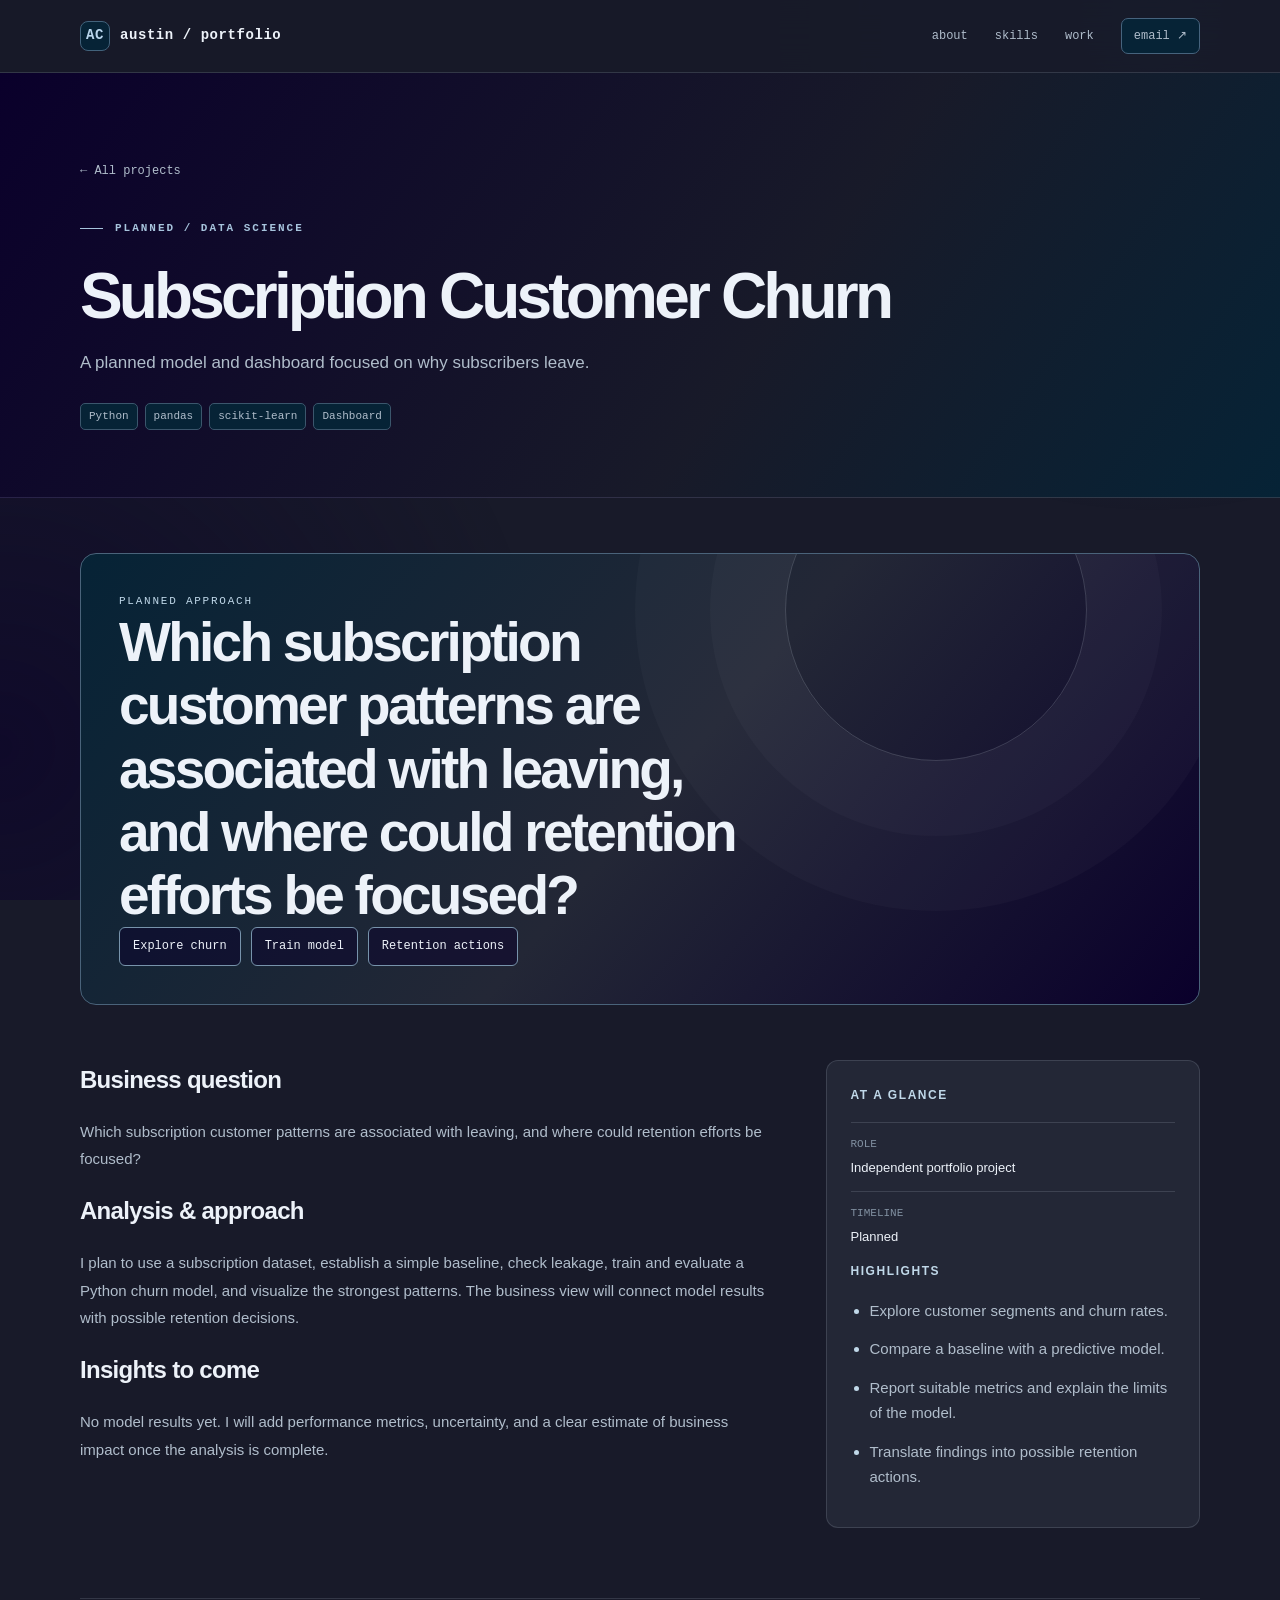
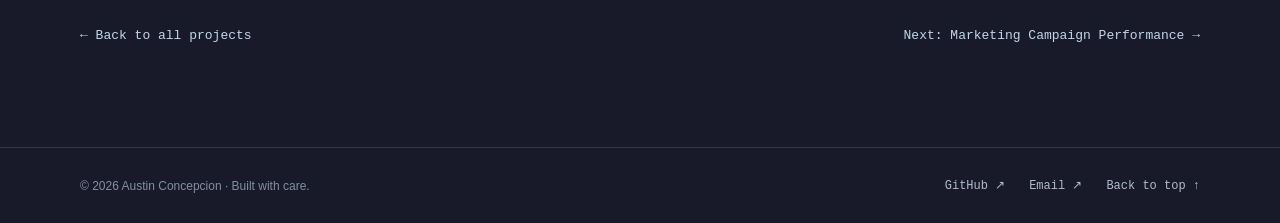
==== customer-churn.html @ 337fd635 "Add files via upload Interactive portfolio - added changes" ====
<!doctype html><html lang="en"><head><meta charset="utf-8"><meta name="viewport" content="width=device-width, initial-scale=1"><meta name="theme-color" content="#181a29"><meta name="description" content="Subscription Customer Churn — Austin Concepcion portfolio"><title>Subscription Customer Churn | Austin Concepcion</title><link rel="stylesheet" href="styles.css"><script src="script.js" defer></script></head><body><header class="topbar"><nav class="wrap nav" aria-label="Main navigation"><a class="brand mono" href="index.html"><span class="brand-icon">AC</span>austin / portfolio</a><div class="nav-links mono"><a href="index.html#about">about</a><a href="index.html#skills">skills</a><a href="index.html#projects">work</a><a class="nav-cta" href="mailto:concepcionraymondaustin@gmail.com">email ↗</a></div></nav></header><main><section class="detail-hero"><div class="wrap"><a class="back mono" href="index.html#projects">← All projects</a><p class="eyebrow mono">Planned / Data science</p><h1>Subscription Customer Churn</h1><p class="summary">A planned model and dashboard focused on why subscribers leave.</p><div class="chips"><span>Python</span><span>pandas</span><span>scikit-learn</span><span>Dashboard</span></div></div></section><div class="wrap detail-main"><div class="visual-panel reveal"><small class="mono">Planned approach</small><strong>Which subscription customer patterns are associated with leaving, and where could retention efforts be focused?</strong><div class="flow mono"><span>Explore churn</span><span>Train model</span><span>Retention actions</span></div></div><div class="detail-columns"><div class="reveal"><h2>Business question</h2><p>Which subscription customer patterns are associated with leaving, and where could retention efforts be focused?</p><h2>Analysis &amp; approach</h2><p>I plan to use a subscription dataset, establish a simple baseline, check leakage, train and evaluate a Python churn model, and visualize the strongest patterns. The business view will connect model results with possible retention decisions.</p><h2>Insights to come</h2><p>No model results yet. I will add performance metrics, uncertainty, and a clear estimate of business impact once the analysis is complete.</p></div><aside class="side-card reveal"><h2>At a glance</h2><div class="meta"><small class="mono">ROLE</small><strong>Independent portfolio project</strong></div><div class="meta"><small class="mono">TIMELINE</small><strong>Planned</strong></div><h2>Highlights</h2><ul><li>Explore customer segments and churn rates.</li><li>Compare a baseline with a predictive model.</li><li>Report suitable metrics and explain the limits of the model.</li><li>Translate findings into possible retention actions.</li></ul></aside></div><nav class="next-nav mono" aria-label="Project navigation"><a href="index.html#projects">← Back to all projects</a><a href="marketing-campaigns.html">Next: Marketing Campaign Performance →</a></nav></div></main><footer class="footer"><div class="wrap"><span>© 2026 Austin Concepcion · Built with care.</span><div class="socials mono"><a href="https://github.com/Craezyyy" target="_blank" rel="noopener noreferrer">GitHub ↗</a><a href="mailto:concepcionraymondaustin@gmail.com">Email ↗</a><a href="index.html#top">Back to top ↑</a></div></div></footer></body></html>
---- styles.css ----
:root{color-scheme:dark;--ink:#0a002b;--base:#181a29;--panel:#232736;--sea:#062336;--blue:#13334b;--text:#edf2f9;--muted:#b0bdcb;--faint:#8190a1;--line:rgba(176,189,203,.18)}
*{box-sizing:border-box}html{scroll-behavior:smooth}body{margin:0;background:var(--base);color:var(--text);font:15px/1.7 Inter,Arial,Helvetica,sans-serif}body::before{content:"";position:fixed;z-index:-1;inset:0;background:radial-gradient(circle at 90% 2%,rgba(19,51,75,.65),transparent 34%),radial-gradient(circle at 0% 83%,rgba(10,0,43,.6),transparent 37%);pointer-events:none}a{color:inherit;text-decoration:none}button{font:inherit}a:focus-visible,button:focus-visible{outline:2px solid #b9d5ec;outline-offset:4px}::selection{background:#13334b;color:white}.wrap{width:min(1120px,calc(100% - 52px));margin:auto}.mono{font-family:ui-monospace,SFMono-Regular,Consolas,monospace}.topbar{position:sticky;top:0;z-index:10;background:rgba(24,26,41,.90);backdrop-filter:blur(18px);border-bottom:1px solid var(--line)}.nav{min-height:72px;display:flex;align-items:center;justify-content:space-between;gap:24px}.brand{display:flex;align-items:center;gap:10px;font-size:14px;letter-spacing:.04em;font-weight:700}.brand-icon{height:30px;width:30px;border-radius:8px;display:grid;place-items:center;background:var(--sea);border:1px solid #42627b;color:#b9d5ec}.nav-links{display:flex;align-items:center;gap:27px;color:var(--muted);font-size:12px}.nav-links a:hover,.socials a:hover{color:#fff}.nav-cta{border:1px solid #46637d;border-radius:7px;padding:7px 12px;background:var(--sea)}
.hero{position:relative;overflow:hidden;border-bottom:1px solid var(--line)}.hero::after{content:"";position:absolute;z-index:-1;inset:0;background-image:linear-gradient(rgba(176,189,203,.04) 1px,transparent 1px),linear-gradient(90deg,rgba(176,189,203,.04) 1px,transparent 1px);background-size:78px 78px;mask-image:linear-gradient(90deg,transparent,#000)}.hero-grid{min-height:650px;display:grid;grid-template-columns:minmax(0,1.3fr) minmax(300px,.7fr);gap:75px;align-items:center;padding:104px 0}.eyebrow{color:#a7c4dd;text-transform:uppercase;font-size:11px;letter-spacing:.18em;font-weight:700;margin:0 0 24px}.eyebrow::before{content:"";display:inline-block;width:23px;height:1px;background:#a7c4dd;vertical-align:middle;margin-right:12px}h1{font-size:clamp(48px,6vw,80px);line-height:1.08;letter-spacing:-.06em;margin:0 0 23px;max-width:800px}h1 span{color:#bdd6ea}.hero-copy{max-width:600px;color:var(--muted);font-size:17px;margin:0}.hero-buttons,.detail-actions{display:flex;flex-wrap:wrap;gap:12px;margin-top:32px}.button{display:inline-flex;align-items:center;gap:10px;justify-content:center;min-height:44px;padding:10px 17px;border:1px solid #50677d;border-radius:7px;background:transparent;color:var(--text);font-size:13px;font-weight:700;transition:transform .2s,background .2s,border-color .2s}.button:hover{transform:translateY(-3px);background:var(--panel);border-color:#89aac3}.button.primary{background:var(--sea);border-color:#6b8da8}.button.primary:hover{background:var(--blue)}.focus-board{position:relative;min-height:365px;transition:transform .25s ease,box-shadow .25s ease;border:1px solid #3e526d;border-radius:18px;background:linear-gradient(140deg,#232736,#0a002b);box-shadow:0 30px 90px rgba(0,0,0,.23);padding:28px;overflow:hidden}.focus-board::before{content:"";position:absolute;width:240px;height:240px;border:1px solid rgba(176,189,203,.16);border-radius:50%;right:-90px;top:-90px;box-shadow:0 0 0 55px rgba(176,189,203,.035),0 0 0 115px rgba(176,189,203,.025)}.board-label{position:relative;color:#a7c4dd;font-size:11px;letter-spacing:.16em;text-transform:uppercase}.board-center{position:relative;margin-top:72px}.board-center p{font-size:12px;color:var(--muted);margin:0 0 12px}.board-center strong{display:block;font-size:25px;line-height:1.3;letter-spacing:-.035em;max-width:220px}.board-bottom{position:absolute;bottom:25px;left:28px;right:28px;display:flex;justify-content:space-between;border-top:1px solid var(--line);padding-top:16px;color:var(--muted);font-size:11px}.orbit-dot{width:8px;height:8px;border-radius:50%;background:#bdd6ea;box-shadow:0 0 25px 7px rgba(189,214,234,.2)}
.quick-strip{border-bottom:1px solid var(--line);background:rgba(10,0,43,.35)}.quick-grid{display:grid;grid-template-columns:repeat(3,1fr)}.quick-item{padding:25px 28px;border-right:1px solid var(--line)}.quick-item:first-child{padding-left:0}.quick-item:last-child{border-right:0}.quick-item strong{display:block;font-size:16px;line-height:1.4}.quick-item span{display:block;font-size:11px;color:var(--faint);margin-top:5px}
.section{padding-top:112px;scroll-margin-top:80px}.section-heading{display:flex;align-items:baseline;gap:17px;margin-bottom:32px}.section-heading .num{color:#9bbbd4;font-size:12px}.section-heading h2{font-size:clamp(29px,3.5vw,43px);letter-spacing:-.05em;margin:0;line-height:1.1}.section-heading .line{height:1px;background:var(--line);flex:1;margin-left:15px}.about-grid{display:grid;grid-template-columns:1fr 1fr;gap:65px}.about-grid p{font-size:16px;color:var(--muted);line-height:1.85;margin:0 0 16px}.about-grid strong{color:var(--text)}.about-quote{padding:29px;border:1px solid var(--line);background:var(--panel);border-radius:13px;align-self:center}.about-quote small{display:block;color:#a7c4dd;letter-spacing:.14em;text-transform:uppercase;margin-bottom:16px}.about-quote p{font-size:21px;line-height:1.45;letter-spacing:-.025em;color:var(--text);margin:0}.skills-grid{display:grid;grid-template-columns:repeat(3,1fr);gap:13px}.skill-card{padding:23px;border:1px solid var(--line);border-radius:12px;background:var(--panel);min-height:157px;transition:transform .25s,border-color .25s}.skill-card:hover{transform:translateY(-5px);border-color:#6b8da8}.skill-card h3{font-size:12px;color:#c0d8e9;letter-spacing:.10em;text-transform:uppercase;margin:0 0 18px}.chips{display:flex;flex-wrap:wrap;gap:7px}.chips span{font:11px/1.4 ui-monospace,Consolas,monospace;color:var(--muted);background:var(--sea);border:1px solid #3b566c;border-radius:5px;padding:5px 8px}
.section-intro{margin:-13px 0 28px;color:var(--muted)}.filters{display:flex;flex-wrap:wrap;gap:8px;margin-bottom:23px}.filter{border:1px solid var(--line);border-radius:100px;background:transparent;color:var(--muted);padding:7px 14px;font-size:12px;cursor:pointer}.filter:hover,.filter[aria-pressed="true"]{background:var(--sea);color:var(--text);border-color:#6b8da8}.project-list{display:grid;gap:15px}.project-card{position:relative;display:grid;grid-template-columns:65px 1fr auto;gap:23px;align-items:center;border:1px solid var(--line);border-radius:14px;background:var(--panel);padding:26px 30px;transition:border-color .2s,box-shadow .2s,transform .2s;will-change:transform}.project-card:hover{border-color:#7795ac;box-shadow:0 18px 50px rgba(10,0,43,.28)}.project-card .index{font-size:16px;color:#a7c4dd;align-self:start}.project-card h3{font-size:20px;line-height:1.35;letter-spacing:-.025em;margin:0 0 8px}.project-card p{margin:0 0 14px;color:var(--muted);font-size:14px;max-width:730px}.project-card .arrow{width:42px;height:42px;border:1px solid #58718b;border-radius:50%;display:grid;place-items:center;color:#c4d9e9;font-size:20px;transition:transform .2s,background .2s}.project-card:hover .arrow{transform:translate(3px,-3px);background:var(--sea)}.project-card[hidden]{display:none}.status{display:inline-block;margin-bottom:13px;color:#c0d8e9;font-size:10px;letter-spacing:.13em;text-transform:uppercase}.roadmap{margin-top:58px}.roadmap h3{font-size:19px;margin:0 0 6px}.roadmap>p{color:var(--muted);margin:0 0 20px}.roadmap .project-card{background:rgba(10,0,43,.34)}.roadmap .project-card h3{font-size:17px}.contact{margin:115px 0 105px;background:linear-gradient(110deg,#062336,#0a002b);border:1px solid #455f78;border-radius:18px;padding:48px 55px}.contact h2{font-size:clamp(30px,4vw,47px);letter-spacing:-.05em;margin:0 0 8px}.contact p{color:var(--muted);margin:0 0 24px}.footer{border-top:1px solid var(--line);color:var(--faint);padding:28px 0;font-size:12px}.footer .wrap{display:flex;justify-content:space-between;gap:20px;flex-wrap:wrap}.socials{display:flex;gap:24px;color:var(--muted)}
.detail-hero{padding:83px 0 67px;border-bottom:1px solid var(--line);background:linear-gradient(125deg,#0a002b,#181a29 60%,#062336)}.back{display:inline-block;color:var(--muted);font-size:12px;margin-bottom:38px}.back:hover{color:var(--text)}.detail-hero h1{font-size:clamp(40px,5vw,67px);max-width:850px;margin-bottom:18px}.detail-hero .summary{font-size:17px;color:var(--muted);max-width:750px;margin:0}.detail-hero .chips{margin-top:25px}.detail-main{padding:55px 0 100px}.visual-panel{min-height:340px;border:1px solid #4a637a;border-radius:16px;background:linear-gradient(130deg,#062336,#232736 52%,#0a002b);padding:38px;display:flex;flex-direction:column;justify-content:space-between;overflow:hidden;position:relative}.visual-panel::after{content:"";width:300px;height:300px;border:1px solid rgba(225,236,247,.18);border-radius:50%;position:absolute;right:10%;top:-95px;box-shadow:0 0 0 75px rgba(225,236,247,.025),0 0 0 150px rgba(225,236,247,.025)}.visual-panel small{position:relative;z-index:1;font-size:11px;letter-spacing:.16em;color:#c0d8e9;text-transform:uppercase}.visual-panel strong{position:relative;z-index:1;font-size:clamp(30px,5vw,55px);line-height:1.15;letter-spacing:-.05em;max-width:650px}.visual-panel .flow{position:relative;z-index:1;display:flex;flex-wrap:wrap;gap:10px}.flow span{padding:8px 13px;border:1px solid #7793ab;background:rgba(10,0,43,.5);border-radius:6px;font-size:12px}.detail-columns{display:grid;grid-template-columns:1.3fr .7fr;gap:50px;margin-top:55px}.detail-columns h2{font-size:24px;letter-spacing:-.03em;margin:0 0 17px}.detail-columns p{color:var(--muted);line-height:1.85;margin:0 0 18px}.detail-columns ul{margin:0;padding-left:19px;color:var(--muted)}.detail-columns li{margin-bottom:13px}.detail-columns li::marker{color:#c0d8e9}.side-card{border:1px solid var(--line);border-radius:12px;background:var(--panel);padding:24px;align-self:start}.side-card h2{color:#c0d8e9;font-size:12px;letter-spacing:.13em;text-transform:uppercase}.meta{border-top:1px solid var(--line);padding:12px 0}.meta small{display:block;color:var(--faint);font-size:11px}.meta strong{font-size:13px;font-weight:500}.next-nav{display:flex;justify-content:space-between;gap:18px;border-top:1px solid var(--line);margin-top:70px;padding-top:26px;font-size:13px;color:#c0d8e9}.next-nav a:hover{text-decoration:underline}
.js .reveal{opacity:0;transform:translateY(18px);transition:opacity .55s,transform .55s}.js .reveal.visible{opacity:1;transform:translateY(0)}
@media(max-width:850px){.hero-grid{grid-template-columns:1fr;gap:35px;min-height:0;padding:95px 0}.focus-board{min-height:285px}.board-center{margin-top:42px}.about-grid{gap:25px}.skills-grid{grid-template-columns:repeat(2,1fr)}}@media(max-width:620px){.wrap{width:calc(100% - 36px)}.nav{min-height:66px}.nav-links{gap:13px;font-size:11px}.nav-links a:nth-child(1),.nav-links a:nth-child(2){display:none}.hero-grid{padding:76px 0;gap:30px}.hero-copy{font-size:15px}.focus-board{min-height:245px}.quick-grid{grid-template-columns:1fr 1fr}.quick-item{padding:18px 8px}.quick-item:last-child{display:none}.section{padding-top:80px}.about-grid,.detail-columns{grid-template-columns:1fr}.skills-grid{gap:10px}.skill-card{padding:18px}.project-card{grid-template-columns:1fr auto;gap:11px;padding:20px}.project-card .index{display:none}.project-card h3{font-size:17px}.project-card .arrow{width:34px;height:34px}.project-card .chips{grid-column:1}.contact{margin:80px 0;padding:32px 24px}.detail-hero{padding:55px 0}.detail-main{padding-top:30px}.visual-panel{min-height:300px;padding:25px}.detail-columns{gap:25px;margin-top:38px}.next-nav{flex-direction:column}}
@media(prefers-reduced-motion:reduce){html{scroll-behavior:auto}.focus-board{transition:none}.reveal{opacity:1;transform:none;transition:none}.project-card,.button,.skill-card{transition:none;will-change:auto}}
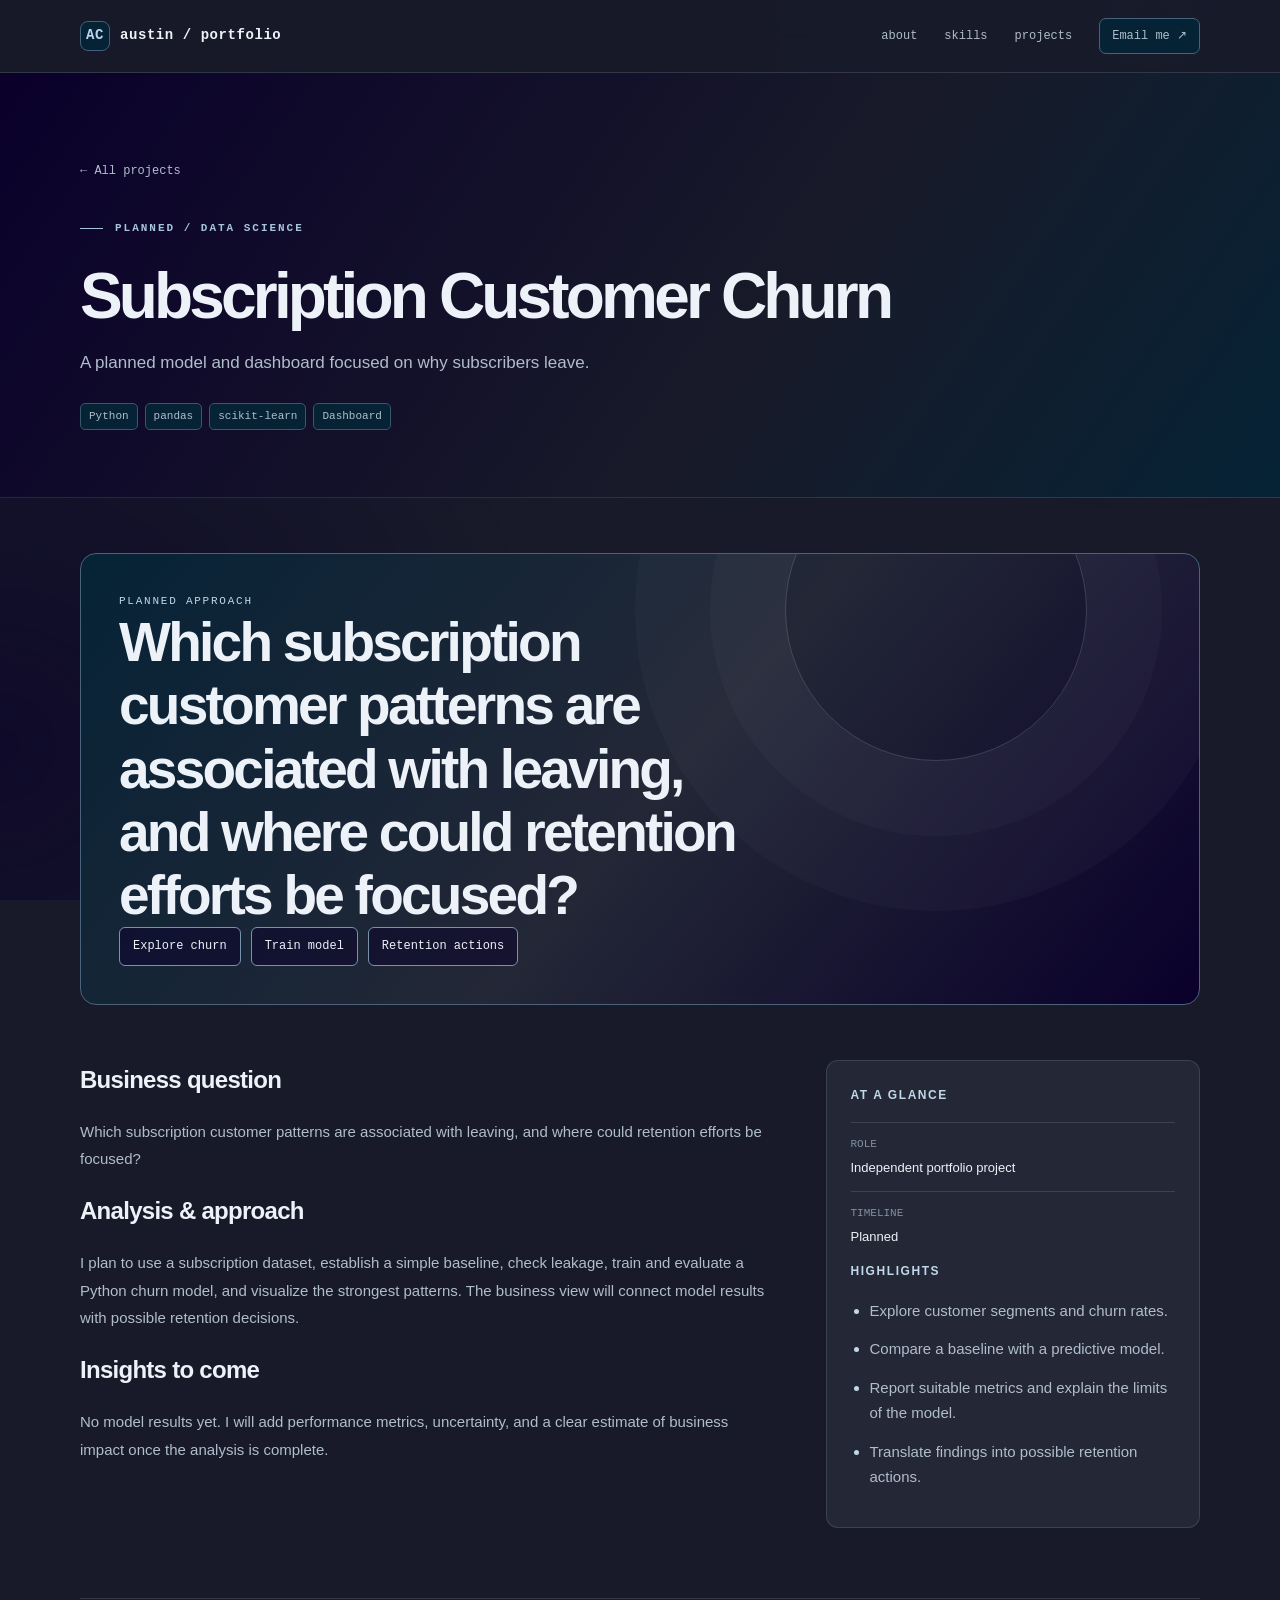
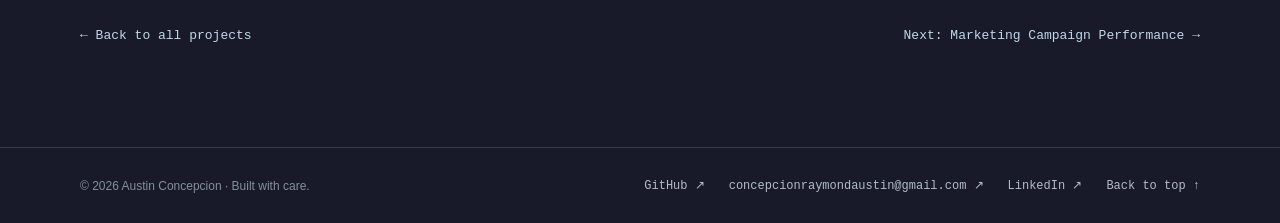
==== commit 223bad40: "Add files via upload Revised portfolio" ====
--- a/customer-churn.html
+++ b/customer-churn.html
@@ -1 +1 @@
-<!doctype html><html lang="en"><head><meta charset="utf-8"><meta name="viewport" content="width=device-width, initial-scale=1"><meta name="theme-color" content="#181a29"><meta name="description" content="Subscription Customer Churn — Austin Concepcion portfolio"><title>Subscription Customer Churn | Austin Concepcion</title><link rel="stylesheet" href="styles.css"><script src="script.js" defer></script></head><body><header class="topbar"><nav class="wrap nav" aria-label="Main navigation"><a class="brand mono" href="index.html"><span class="brand-icon">AC</span>austin / portfolio</a><div class="nav-links mono"><a href="index.html#about">about</a><a href="index.html#skills">skills</a><a href="index.html#projects">work</a><a class="nav-cta" href="mailto:concepcionraymondaustin@gmail.com">email ↗</a></div></nav></header><main><section class="detail-hero"><div class="wrap"><a class="back mono" href="index.html#projects">← All projects</a><p class="eyebrow mono">Planned / Data science</p><h1>Subscription Customer Churn</h1><p class="summary">A planned model and dashboard focused on why subscribers leave.</p><div class="chips"><span>Python</span><span>pandas</span><span>scikit-learn</span><span>Dashboard</span></div></div></section><div class="wrap detail-main"><div class="visual-panel reveal"><small class="mono">Planned approach</small><strong>Which subscription customer patterns are associated with leaving, and where could retention efforts be focused?</strong><div class="flow mono"><span>Explore churn</span><span>Train model</span><span>Retention actions</span></div></div><div class="detail-columns"><div class="reveal"><h2>Business question</h2><p>Which subscription customer patterns are associated with leaving, and where could retention efforts be focused?</p><h2>Analysis &amp; approach</h2><p>I plan to use a subscription dataset, establish a simple baseline, check leakage, train and evaluate a Python churn model, and visualize the strongest patterns. The business view will connect model results with possible retention decisions.</p><h2>Insights to come</h2><p>No model results yet. I will add performance metrics, uncertainty, and a clear estimate of business impact once the analysis is complete.</p></div><aside class="side-card reveal"><h2>At a glance</h2><div class="meta"><small class="mono">ROLE</small><strong>Independent portfolio project</strong></div><div class="meta"><small class="mono">TIMELINE</small><strong>Planned</strong></div><h2>Highlights</h2><ul><li>Explore customer segments and churn rates.</li><li>Compare a baseline with a predictive model.</li><li>Report suitable metrics and explain the limits of the model.</li><li>Translate findings into possible retention actions.</li></ul></aside></div><nav class="next-nav mono" aria-label="Project navigation"><a href="index.html#projects">← Back to all projects</a><a href="marketing-campaigns.html">Next: Marketing Campaign Performance →</a></nav></div></main><footer class="footer"><div class="wrap"><span>© 2026 Austin Concepcion · Built with care.</span><div class="socials mono"><a href="https://github.com/Craezyyy" target="_blank" rel="noopener noreferrer">GitHub ↗</a><a href="mailto:concepcionraymondaustin@gmail.com">Email ↗</a><a href="index.html#top">Back to top ↑</a></div></div></footer></body></html>+<!doctype html><html lang="en"><head><meta charset="utf-8"><meta name="viewport" content="width=device-width, initial-scale=1"><meta name="theme-color" content="#181a29"><meta name="description" content="Subscription Customer Churn — Austin Concepcion portfolio"><title>Subscription Customer Churn | Austin Concepcion</title><link rel="stylesheet" href="styles.css"><script src="script.js" defer></script></head><body><header class="topbar"><nav class="wrap nav" aria-label="Main navigation"><a class="brand mono" href="index.html"><span class="brand-icon">AC</span>austin / portfolio</a><div class="nav-links mono"><a href="index.html#about">about</a><a href="index.html#skills">skills</a><a href="index.html#projects">projects</a><a class="nav-cta" href="mailto:concepcionraymondaustin@gmail.com">Email me ↗</a></div></nav></header><main><section class="detail-hero"><div class="wrap"><a class="back mono" href="index.html#projects">← All projects</a><p class="eyebrow mono">Planned / Data science</p><h1>Subscription Customer Churn</h1><p class="summary">A planned model and dashboard focused on why subscribers leave.</p><div class="chips"><span>Python</span><span>pandas</span><span>scikit-learn</span><span>Dashboard</span></div></div></section><div class="wrap detail-main"><div class="visual-panel reveal"><small class="mono">Planned approach</small><strong>Which subscription customer patterns are associated with leaving, and where could retention efforts be focused?</strong><div class="flow mono"><span>Explore churn</span><span>Train model</span><span>Retention actions</span></div></div><div class="detail-columns"><div class="reveal"><h2>Business question</h2><p>Which subscription customer patterns are associated with leaving, and where could retention efforts be focused?</p><h2>Analysis &amp; approach</h2><p>I plan to use a subscription dataset, establish a simple baseline, check leakage, train and evaluate a Python churn model, and visualize the strongest patterns. The business view will connect model results with possible retention decisions.</p><h2>Insights to come</h2><p>No model results yet. I will add performance metrics, uncertainty, and a clear estimate of business impact once the analysis is complete.</p></div><aside class="side-card reveal"><h2>At a glance</h2><div class="meta"><small class="mono">ROLE</small><strong>Independent portfolio project</strong></div><div class="meta"><small class="mono">TIMELINE</small><strong>Planned</strong></div><h2>Highlights</h2><ul><li>Explore customer segments and churn rates.</li><li>Compare a baseline with a predictive model.</li><li>Report suitable metrics and explain the limits of the model.</li><li>Translate findings into possible retention actions.</li></ul></aside></div><nav class="next-nav mono" aria-label="Project navigation"><a href="index.html#projects">← Back to all projects</a><a href="marketing-campaigns.html">Next: Marketing Campaign Performance →</a></nav></div></main><footer class="footer"><div class="wrap"><span>© 2026 Austin Concepcion · Built with care.</span><div class="socials mono"><a href="https://github.com/Craezyyy" target="_blank" rel="noopener noreferrer">GitHub ↗</a><a href="mailto:concepcionraymondaustin@gmail.com">concepcionraymondaustin@gmail.com ↗</a><a href="https://www.linkedin.com/in/raymond-austin-concepcion-46b684326/" target="_blank" rel="noopener noreferrer">LinkedIn ↗</a><a href="index.html#top">Back to top ↑</a></div></div></footer></body></html>
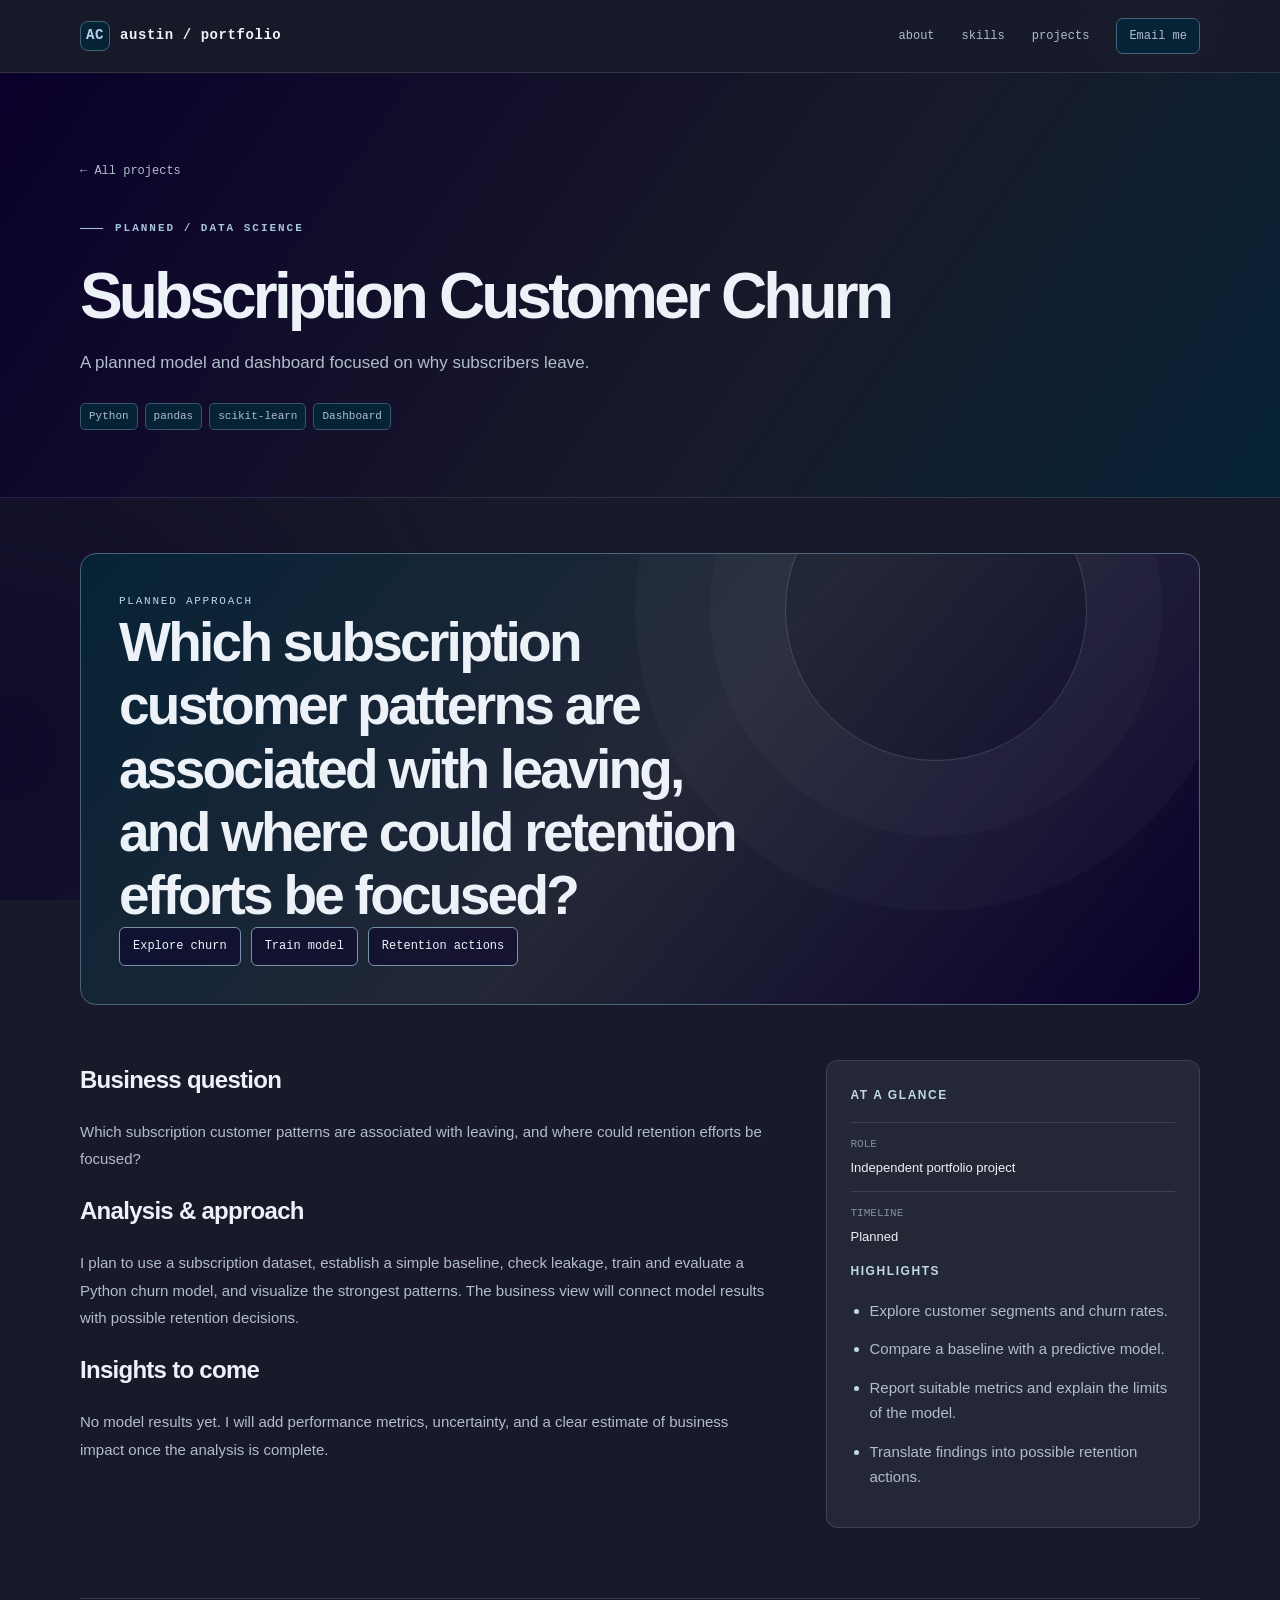
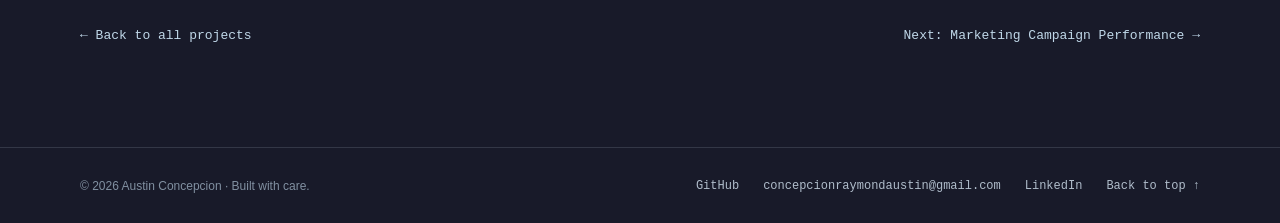
==== commit adffd6bd: "Refined" ====
--- a/customer-churn.html
+++ b/customer-churn.html
@@ -1 +1,82 @@
-<!doctype html><html lang="en"><head><meta charset="utf-8"><meta name="viewport" content="width=device-width, initial-scale=1"><meta name="theme-color" content="#181a29"><meta name="description" content="Subscription Customer Churn — Austin Concepcion portfolio"><title>Subscription Customer Churn | Austin Concepcion</title><link rel="stylesheet" href="styles.css"><script src="script.js" defer></script></head><body><header class="topbar"><nav class="wrap nav" aria-label="Main navigation"><a class="brand mono" href="index.html"><span class="brand-icon">AC</span>austin / portfolio</a><div class="nav-links mono"><a href="index.html#about">about</a><a href="index.html#skills">skills</a><a href="index.html#projects">projects</a><a class="nav-cta" href="mailto:concepcionraymondaustin@gmail.com">Email me ↗</a></div></nav></header><main><section class="detail-hero"><div class="wrap"><a class="back mono" href="index.html#projects">← All projects</a><p class="eyebrow mono">Planned / Data science</p><h1>Subscription Customer Churn</h1><p class="summary">A planned model and dashboard focused on why subscribers leave.</p><div class="chips"><span>Python</span><span>pandas</span><span>scikit-learn</span><span>Dashboard</span></div></div></section><div class="wrap detail-main"><div class="visual-panel reveal"><small class="mono">Planned approach</small><strong>Which subscription customer patterns are associated with leaving, and where could retention efforts be focused?</strong><div class="flow mono"><span>Explore churn</span><span>Train model</span><span>Retention actions</span></div></div><div class="detail-columns"><div class="reveal"><h2>Business question</h2><p>Which subscription customer patterns are associated with leaving, and where could retention efforts be focused?</p><h2>Analysis &amp; approach</h2><p>I plan to use a subscription dataset, establish a simple baseline, check leakage, train and evaluate a Python churn model, and visualize the strongest patterns. The business view will connect model results with possible retention decisions.</p><h2>Insights to come</h2><p>No model results yet. I will add performance metrics, uncertainty, and a clear estimate of business impact once the analysis is complete.</p></div><aside class="side-card reveal"><h2>At a glance</h2><div class="meta"><small class="mono">ROLE</small><strong>Independent portfolio project</strong></div><div class="meta"><small class="mono">TIMELINE</small><strong>Planned</strong></div><h2>Highlights</h2><ul><li>Explore customer segments and churn rates.</li><li>Compare a baseline with a predictive model.</li><li>Report suitable metrics and explain the limits of the model.</li><li>Translate findings into possible retention actions.</li></ul></aside></div><nav class="next-nav mono" aria-label="Project navigation"><a href="index.html#projects">← Back to all projects</a><a href="marketing-campaigns.html">Next: Marketing Campaign Performance →</a></nav></div></main><footer class="footer"><div class="wrap"><span>© 2026 Austin Concepcion · Built with care.</span><div class="socials mono"><a href="https://github.com/Craezyyy" target="_blank" rel="noopener noreferrer">GitHub ↗</a><a href="mailto:concepcionraymondaustin@gmail.com">concepcionraymondaustin@gmail.com ↗</a><a href="https://www.linkedin.com/in/raymond-austin-concepcion-46b684326/" target="_blank" rel="noopener noreferrer">LinkedIn ↗</a><a href="index.html#top">Back to top ↑</a></div></div></footer></body></html>+<!doctype html>
+<html lang="en">
+
+<head>
+    <meta charset="utf-8">
+    <meta name="viewport" content="width=device-width, initial-scale=1">
+    <meta name="theme-color" content="#181a29">
+    <meta name="description" content="Subscription Customer Churn — Austin Concepcion portfolio">
+    <title>Subscription Customer Churn | Austin Concepcion</title>
+    <link rel="stylesheet" href="styles.css">
+    <script src="script.js" defer></script>
+</head>
+
+<body>
+    <header class="topbar">
+        <nav class="wrap nav" aria-label="Main navigation"><a class="brand mono" href="index.html"><span
+                    class="brand-icon">AC</span>austin / portfolio</a>
+            <div class="nav-links mono"><a href="index.html#about">about</a><a href="index.html#skills">skills</a><a
+                    href="index.html#projects">projects</a><a class="nav-cta"
+                    href="mailto:concepcionraymondaustin@gmail.com">Email me </a></div>
+        </nav>
+    </header>
+    <main>
+        <section class="detail-hero">
+            <div class="wrap"><a class="back mono" href="index.html#projects">← All projects</a>
+                <p class="eyebrow mono">Planned / Data science</p>
+                <h1>Subscription Customer Churn</h1>
+                <p class="summary">A planned model and dashboard focused on why subscribers leave.</p>
+                <div class="chips"><span>Python</span><span>pandas</span><span>scikit-learn</span><span>Dashboard</span>
+                </div>
+            </div>
+        </section>
+        <div class="wrap detail-main">
+            <div class="visual-panel reveal"><small class="mono">Planned approach</small><strong>Which subscription
+                    customer patterns are associated with leaving, and where could retention efforts be
+                    focused?</strong>
+                <div class="flow mono"><span>Explore churn</span><span>Train model</span><span>Retention actions</span>
+                </div>
+            </div>
+            <div class="detail-columns">
+                <div class="reveal">
+                    <h2>Business question</h2>
+                    <p>Which subscription customer patterns are associated with leaving, and where could retention
+                        efforts be focused?</p>
+                    <h2>Analysis &amp; approach</h2>
+                    <p>I plan to use a subscription dataset, establish a simple baseline, check leakage, train and
+                        evaluate a Python churn model, and visualize the strongest patterns. The business view will
+                        connect model results with possible retention decisions.</p>
+                    <h2>Insights to come</h2>
+                    <p>No model results yet. I will add performance metrics, uncertainty, and a clear estimate of
+                        business impact once the analysis is complete.</p>
+                </div>
+                <aside class="side-card reveal">
+                    <h2>At a glance</h2>
+                    <div class="meta"><small class="mono">ROLE</small><strong>Independent portfolio project</strong>
+                    </div>
+                    <div class="meta"><small class="mono">TIMELINE</small><strong>Planned</strong></div>
+                    <h2>Highlights</h2>
+                    <ul>
+                        <li>Explore customer segments and churn rates.</li>
+                        <li>Compare a baseline with a predictive model.</li>
+                        <li>Report suitable metrics and explain the limits of the model.</li>
+                        <li>Translate findings into possible retention actions.</li>
+                    </ul>
+                </aside>
+            </div>
+            <nav class="next-nav mono" aria-label="Project navigation"><a href="index.html#projects">← Back to all
+                    projects</a><a href="marketing-campaigns.html">Next: Marketing Campaign Performance →</a></nav>
+        </div>
+    </main>
+    <footer class="footer">
+        <div class="wrap"><span>© 2026 Austin Concepcion · Built with care.</span>
+            <div class="socials mono"><a href="https://github.com/Craezyyy" target="_blank"
+                    rel="noopener noreferrer">GitHub </a><a
+                    href="mailto:concepcionraymondaustin@gmail.com">concepcionraymondaustin@gmail.com </a><a
+                    href="https://www.linkedin.com/in/raymond-austin-concepcion-46b684326/" target="_blank"
+                    rel="noopener noreferrer">LinkedIn </a><a href="index.html#top">Back to top ↑</a></div>
+        </div>
+    </footer>
+</body>
+
+</html>
--- a/styles.css
+++ b/styles.css
@@ -1,10 +1,958 @@
-:root{color-scheme:dark;--ink:#0a002b;--base:#181a29;--panel:#232736;--sea:#062336;--blue:#13334b;--text:#edf2f9;--muted:#b0bdcb;--faint:#8190a1;--line:rgba(176,189,203,.18)}
-*{box-sizing:border-box}html{scroll-behavior:smooth}body{margin:0;background:var(--base);color:var(--text);font:15px/1.7 Inter,Arial,Helvetica,sans-serif}body::before{content:"";position:fixed;z-index:-1;inset:0;background:radial-gradient(circle at 90% 2%,rgba(19,51,75,.65),transparent 34%),radial-gradient(circle at 0% 83%,rgba(10,0,43,.6),transparent 37%);pointer-events:none}a{color:inherit;text-decoration:none}button{font:inherit}a:focus-visible,button:focus-visible{outline:2px solid #b9d5ec;outline-offset:4px}::selection{background:#13334b;color:white}.wrap{width:min(1120px,calc(100% - 52px));margin:auto}.mono{font-family:ui-monospace,SFMono-Regular,Consolas,monospace}.topbar{position:sticky;top:0;z-index:10;background:rgba(24,26,41,.90);backdrop-filter:blur(18px);border-bottom:1px solid var(--line)}.nav{min-height:72px;display:flex;align-items:center;justify-content:space-between;gap:24px}.brand{display:flex;align-items:center;gap:10px;font-size:14px;letter-spacing:.04em;font-weight:700}.brand-icon{height:30px;width:30px;border-radius:8px;display:grid;place-items:center;background:var(--sea);border:1px solid #42627b;color:#b9d5ec}.nav-links{display:flex;align-items:center;gap:27px;color:var(--muted);font-size:12px}.nav-links a:hover,.socials a:hover{color:#fff}.nav-cta{border:1px solid #46637d;border-radius:7px;padding:7px 12px;background:var(--sea)}
-.hero{position:relative;overflow:hidden;border-bottom:1px solid var(--line)}.hero::after{content:"";position:absolute;z-index:-1;inset:0;background-image:linear-gradient(rgba(176,189,203,.04) 1px,transparent 1px),linear-gradient(90deg,rgba(176,189,203,.04) 1px,transparent 1px);background-size:78px 78px;mask-image:linear-gradient(90deg,transparent,#000)}.hero-grid{min-height:650px;display:grid;grid-template-columns:minmax(0,1.3fr) minmax(300px,.7fr);gap:75px;align-items:center;padding:104px 0}.eyebrow{color:#a7c4dd;text-transform:uppercase;font-size:11px;letter-spacing:.18em;font-weight:700;margin:0 0 24px}.eyebrow::before{content:"";display:inline-block;width:23px;height:1px;background:#a7c4dd;vertical-align:middle;margin-right:12px}h1{font-size:clamp(48px,6vw,80px);line-height:1.08;letter-spacing:-.06em;margin:0 0 23px;max-width:800px}h1 span{color:#bdd6ea}.hero-copy{max-width:600px;color:var(--muted);font-size:17px;margin:0}.hero-buttons,.detail-actions{display:flex;flex-wrap:wrap;gap:12px;margin-top:32px}.button{display:inline-flex;align-items:center;gap:10px;justify-content:center;min-height:44px;padding:10px 17px;border:1px solid #50677d;border-radius:7px;background:transparent;color:var(--text);font-size:13px;font-weight:700;transition:transform .2s,background .2s,border-color .2s}.button:hover{transform:translateY(-3px);background:var(--panel);border-color:#89aac3}.button.primary{background:var(--sea);border-color:#6b8da8}.button.primary:hover{background:var(--blue)}.focus-board{position:relative;min-height:365px;transition:transform .25s ease,box-shadow .25s ease;border:1px solid #3e526d;border-radius:18px;background:linear-gradient(140deg,#232736,#0a002b);box-shadow:0 30px 90px rgba(0,0,0,.23);padding:28px;overflow:hidden}.focus-board::before{content:"";position:absolute;width:240px;height:240px;border:1px solid rgba(176,189,203,.16);border-radius:50%;right:-90px;top:-90px;box-shadow:0 0 0 55px rgba(176,189,203,.035),0 0 0 115px rgba(176,189,203,.025)}.board-label{position:relative;color:#a7c4dd;font-size:11px;letter-spacing:.16em;text-transform:uppercase}.board-center{position:relative;margin-top:72px}.board-center p{font-size:12px;color:var(--muted);margin:0 0 12px}.board-center strong{display:block;font-size:25px;line-height:1.3;letter-spacing:-.035em;max-width:220px}.board-bottom{position:absolute;bottom:25px;left:28px;right:28px;display:flex;justify-content:space-between;border-top:1px solid var(--line);padding-top:16px;color:var(--muted);font-size:11px}.orbit-dot{width:8px;height:8px;border-radius:50%;background:#bdd6ea;box-shadow:0 0 25px 7px rgba(189,214,234,.2)}
-.quick-strip{border-bottom:1px solid var(--line);background:rgba(10,0,43,.35)}.quick-grid{display:grid;grid-template-columns:repeat(3,1fr)}.quick-item{padding:25px 28px;border-right:1px solid var(--line)}.quick-item:first-child{padding-left:0}.quick-item:last-child{border-right:0}.quick-item strong{display:block;font-size:16px;line-height:1.4}.quick-item span{display:block;font-size:11px;color:var(--faint);margin-top:5px}
-.section{padding-top:112px;scroll-margin-top:80px}.section-heading{display:flex;align-items:baseline;gap:17px;margin-bottom:32px}.section-heading .num{color:#9bbbd4;font-size:12px}.section-heading h2{font-size:clamp(29px,3.5vw,43px);letter-spacing:-.05em;margin:0;line-height:1.1}.section-heading .line{height:1px;background:var(--line);flex:1;margin-left:15px}.about-grid{display:grid;grid-template-columns:1fr 1fr;gap:65px}.about-grid p{font-size:16px;color:var(--muted);line-height:1.85;margin:0 0 16px}.about-grid strong{color:var(--text)}.about-quote{padding:29px;border:1px solid var(--line);background:var(--panel);border-radius:13px;align-self:center}.about-quote small{display:block;color:#a7c4dd;letter-spacing:.14em;text-transform:uppercase;margin-bottom:16px}.about-quote p{font-size:21px;line-height:1.45;letter-spacing:-.025em;color:var(--text);margin:0}.skills-grid{display:grid;grid-template-columns:repeat(3,1fr);gap:13px}.skill-card{padding:23px;border:1px solid var(--line);border-radius:12px;background:var(--panel);min-height:157px;transition:transform .25s,border-color .25s}.skill-card:hover{transform:translateY(-5px);border-color:#6b8da8}.skill-card h3{font-size:12px;color:#c0d8e9;letter-spacing:.10em;text-transform:uppercase;margin:0 0 18px}.chips{display:flex;flex-wrap:wrap;gap:7px}.chips span{font:11px/1.4 ui-monospace,Consolas,monospace;color:var(--muted);background:var(--sea);border:1px solid #3b566c;border-radius:5px;padding:5px 8px}
-.section-intro{margin:-13px 0 28px;color:var(--muted)}.filters{display:flex;flex-wrap:wrap;gap:8px;margin-bottom:23px}.filter{border:1px solid var(--line);border-radius:100px;background:transparent;color:var(--muted);padding:7px 14px;font-size:12px;cursor:pointer}.filter:hover,.filter[aria-pressed="true"]{background:var(--sea);color:var(--text);border-color:#6b8da8}.project-list{display:grid;gap:15px}.project-card{position:relative;display:grid;grid-template-columns:65px 1fr auto;gap:23px;align-items:center;border:1px solid var(--line);border-radius:14px;background:var(--panel);padding:26px 30px;transition:border-color .2s,box-shadow .2s,transform .2s;will-change:transform}.project-card:hover{border-color:#7795ac;box-shadow:0 18px 50px rgba(10,0,43,.28)}.project-card .index{font-size:16px;color:#a7c4dd;align-self:start}.project-card h3{font-size:20px;line-height:1.35;letter-spacing:-.025em;margin:0 0 8px}.project-card p{margin:0 0 14px;color:var(--muted);font-size:14px;max-width:730px}.project-card .arrow{width:42px;height:42px;border:1px solid #58718b;border-radius:50%;display:grid;place-items:center;color:#c4d9e9;font-size:20px;transition:transform .2s,background .2s}.project-card:hover .arrow{transform:translate(3px,-3px);background:var(--sea)}.project-card[hidden]{display:none}.status{display:inline-block;margin-bottom:13px;color:#c0d8e9;font-size:10px;letter-spacing:.13em;text-transform:uppercase}.roadmap{margin-top:58px}.roadmap h3{font-size:19px;margin:0 0 6px}.roadmap>p{color:var(--muted);margin:0 0 20px}.roadmap .project-card{background:rgba(10,0,43,.34)}.roadmap .project-card h3{font-size:17px}.contact{margin:115px 0 105px;background:linear-gradient(110deg,#062336,#0a002b);border:1px solid #455f78;border-radius:18px;padding:48px 55px}.contact h2{font-size:clamp(30px,4vw,47px);letter-spacing:-.05em;margin:0 0 8px}.contact p{color:var(--muted);margin:0 0 24px}.footer{border-top:1px solid var(--line);color:var(--faint);padding:28px 0;font-size:12px}.footer .wrap{display:flex;justify-content:space-between;gap:20px;flex-wrap:wrap}.socials{display:flex;gap:24px;color:var(--muted)}
-.detail-hero{padding:83px 0 67px;border-bottom:1px solid var(--line);background:linear-gradient(125deg,#0a002b,#181a29 60%,#062336)}.back{display:inline-block;color:var(--muted);font-size:12px;margin-bottom:38px}.back:hover{color:var(--text)}.detail-hero h1{font-size:clamp(40px,5vw,67px);max-width:850px;margin-bottom:18px}.detail-hero .summary{font-size:17px;color:var(--muted);max-width:750px;margin:0}.detail-hero .chips{margin-top:25px}.detail-main{padding:55px 0 100px}.visual-panel{min-height:340px;border:1px solid #4a637a;border-radius:16px;background:linear-gradient(130deg,#062336,#232736 52%,#0a002b);padding:38px;display:flex;flex-direction:column;justify-content:space-between;overflow:hidden;position:relative}.visual-panel::after{content:"";width:300px;height:300px;border:1px solid rgba(225,236,247,.18);border-radius:50%;position:absolute;right:10%;top:-95px;box-shadow:0 0 0 75px rgba(225,236,247,.025),0 0 0 150px rgba(225,236,247,.025)}.visual-panel small{position:relative;z-index:1;font-size:11px;letter-spacing:.16em;color:#c0d8e9;text-transform:uppercase}.visual-panel strong{position:relative;z-index:1;font-size:clamp(30px,5vw,55px);line-height:1.15;letter-spacing:-.05em;max-width:650px}.visual-panel .flow{position:relative;z-index:1;display:flex;flex-wrap:wrap;gap:10px}.flow span{padding:8px 13px;border:1px solid #7793ab;background:rgba(10,0,43,.5);border-radius:6px;font-size:12px}.detail-columns{display:grid;grid-template-columns:1.3fr .7fr;gap:50px;margin-top:55px}.detail-columns h2{font-size:24px;letter-spacing:-.03em;margin:0 0 17px}.detail-columns p{color:var(--muted);line-height:1.85;margin:0 0 18px}.detail-columns ul{margin:0;padding-left:19px;color:var(--muted)}.detail-columns li{margin-bottom:13px}.detail-columns li::marker{color:#c0d8e9}.side-card{border:1px solid var(--line);border-radius:12px;background:var(--panel);padding:24px;align-self:start}.side-card h2{color:#c0d8e9;font-size:12px;letter-spacing:.13em;text-transform:uppercase}.meta{border-top:1px solid var(--line);padding:12px 0}.meta small{display:block;color:var(--faint);font-size:11px}.meta strong{font-size:13px;font-weight:500}.next-nav{display:flex;justify-content:space-between;gap:18px;border-top:1px solid var(--line);margin-top:70px;padding-top:26px;font-size:13px;color:#c0d8e9}.next-nav a:hover{text-decoration:underline}
-.js .reveal{opacity:0;transform:translateY(18px);transition:opacity .55s,transform .55s}.js .reveal.visible{opacity:1;transform:translateY(0)}
-@media(max-width:850px){.hero-grid{grid-template-columns:1fr;gap:35px;min-height:0;padding:95px 0}.focus-board{min-height:285px}.board-center{margin-top:42px}.about-grid{gap:25px}.skills-grid{grid-template-columns:repeat(2,1fr)}}@media(max-width:620px){.wrap{width:calc(100% - 36px)}.nav{min-height:66px}.nav-links{gap:13px;font-size:11px}.nav-links a:nth-child(1),.nav-links a:nth-child(2){display:none}.hero-grid{padding:76px 0;gap:30px}.hero-copy{font-size:15px}.focus-board{min-height:245px}.quick-grid{grid-template-columns:1fr 1fr}.quick-item{padding:18px 8px}.quick-item:last-child{display:none}.section{padding-top:80px}.about-grid,.detail-columns{grid-template-columns:1fr}.skills-grid{gap:10px}.skill-card{padding:18px}.project-card{grid-template-columns:1fr auto;gap:11px;padding:20px}.project-card .index{display:none}.project-card h3{font-size:17px}.project-card .arrow{width:34px;height:34px}.project-card .chips{grid-column:1}.contact{margin:80px 0;padding:32px 24px}.detail-hero{padding:55px 0}.detail-main{padding-top:30px}.visual-panel{min-height:300px;padding:25px}.detail-columns{gap:25px;margin-top:38px}.next-nav{flex-direction:column}}
-@media(prefers-reduced-motion:reduce){html{scroll-behavior:auto}.focus-board{transition:none}.reveal{opacity:1;transform:none;transition:none}.project-card,.button,.skill-card{transition:none;will-change:auto}}
+:root {
+    color-scheme: dark;
+    --ink: #0a002b;
+    --base: #181a29;
+    --panel: #232736;
+    --sea: #062336;
+    --blue: #13334b;
+    --text: #edf2f9;
+    --muted: #b0bdcb;
+    --faint: #8190a1;
+    --line: rgba(176, 189, 203, .18)
+}
+
+* {
+    box-sizing: border-box
+}
+
+html {
+    scroll-behavior: smooth
+}
+
+body {
+    margin: 0;
+    background: var(--base);
+    color: var(--text);
+    font: 15px/1.7 Inter, Arial, Helvetica, sans-serif
+}
+
+body::before {
+    content: "";
+    position: fixed;
+    z-index: -1;
+    inset: 0;
+    background: radial-gradient(circle at 90% 2%, rgba(19, 51, 75, .65), transparent 34%), radial-gradient(circle at 0% 83%, rgba(10, 0, 43, .6), transparent 37%);
+    pointer-events: none
+}
+
+a {
+    color: inherit;
+    text-decoration: none
+}
+
+button {
+    font: inherit
+}
+
+a:focus-visible,
+button:focus-visible {
+    outline: 2px solid #b9d5ec;
+    outline-offset: 4px
+}
+
+::selection {
+    background: #13334b;
+    color: white
+}
+
+.wrap {
+    width: min(1120px, calc(100% - 52px));
+    margin: auto
+}
+
+.mono {
+    font-family: ui-monospace, SFMono-Regular, Consolas, monospace
+}
+
+.topbar {
+    position: sticky;
+    top: 0;
+    z-index: 10;
+    background: rgba(24, 26, 41, .90);
+    backdrop-filter: blur(18px);
+    border-bottom: 1px solid var(--line)
+}
+
+.nav {
+    min-height: 72px;
+    display: flex;
+    align-items: center;
+    justify-content: space-between;
+    gap: 24px
+}
+
+.brand {
+    display: flex;
+    align-items: center;
+    gap: 10px;
+    font-size: 14px;
+    letter-spacing: .04em;
+    font-weight: 700
+}
+
+.brand-icon {
+    height: 30px;
+    width: 30px;
+    border-radius: 8px;
+    display: grid;
+    place-items: center;
+    background: var(--sea);
+    border: 1px solid #42627b;
+    color: #b9d5ec
+}
+
+.nav-links {
+    display: flex;
+    align-items: center;
+    gap: 27px;
+    color: var(--muted);
+    font-size: 12px
+}
+
+.nav-links a:hover,
+.socials a:hover {
+    color: #fff
+}
+
+.nav-cta {
+    border: 1px solid #46637d;
+    border-radius: 7px;
+    padding: 7px 12px;
+    background: var(--sea)
+}
+
+.hero {
+    position: relative;
+    overflow: hidden;
+    border-bottom: 1px solid var(--line)
+}
+
+.hero::after {
+    content: "";
+    position: absolute;
+    z-index: -1;
+    inset: 0;
+    background-image: linear-gradient(rgba(176, 189, 203, .04) 1px, transparent 1px), linear-gradient(90deg, rgba(176, 189, 203, .04) 1px, transparent 1px);
+    background-size: 78px 78px;
+    mask-image: linear-gradient(90deg, transparent, #000)
+}
+
+.hero-grid {
+    min-height: 650px;
+    display: grid;
+    grid-template-columns: minmax(0, 1.3fr) minmax(300px, .7fr);
+    gap: 75px;
+    align-items: center;
+    padding: 104px 0
+}
+
+.eyebrow {
+    color: #a7c4dd;
+    text-transform: uppercase;
+    font-size: 11px;
+    letter-spacing: .18em;
+    font-weight: 700;
+    margin: 0 0 24px
+}
+
+.eyebrow::before {
+    content: "";
+    display: inline-block;
+    width: 23px;
+    height: 1px;
+    background: #a7c4dd;
+    vertical-align: middle;
+    margin-right: 12px
+}
+
+h1 {
+    font-size: clamp(48px, 6vw, 80px);
+    line-height: 1.08;
+    letter-spacing: -.06em;
+    margin: 0 0 23px;
+    max-width: 800px
+}
+
+h1 span {
+    color: #bdd6ea
+}
+
+.hero-copy {
+    max-width: 600px;
+    color: var(--muted);
+    font-size: 17px;
+    margin: 0
+}
+
+.hero-buttons,
+.detail-actions {
+    display: flex;
+    flex-wrap: wrap;
+    gap: 12px;
+    margin-top: 32px
+}
+
+.button {
+    display: inline-flex;
+    align-items: center;
+    gap: 10px;
+    justify-content: center;
+    min-height: 44px;
+    padding: 10px 17px;
+    border: 1px solid #50677d;
+    border-radius: 7px;
+    background: transparent;
+    color: var(--text);
+    font-size: 13px;
+    font-weight: 700;
+    transition: transform .2s, background .2s, border-color .2s
+}
+
+.button:hover {
+    transform: translateY(-3px);
+    background: var(--panel);
+    border-color: #89aac3
+}
+
+.button.primary {
+    background: var(--sea);
+    border-color: #6b8da8
+}
+
+.button.primary:hover {
+    background: var(--blue)
+}
+
+.focus-board {
+    position: relative;
+    min-height: 365px;
+    transition: transform .25s ease, box-shadow .25s ease;
+    border: 1px solid #3e526d;
+    border-radius: 18px;
+    background: linear-gradient(140deg, #232736, #0a002b);
+    box-shadow: 0 30px 90px rgba(0, 0, 0, .23);
+    padding: 28px;
+    overflow: hidden
+}
+
+.focus-board::before {
+    content: "";
+    position: absolute;
+    width: 240px;
+    height: 240px;
+    border: 1px solid rgba(176, 189, 203, .16);
+    border-radius: 50%;
+    right: -90px;
+    top: -90px;
+    box-shadow: 0 0 0 55px rgba(176, 189, 203, .035), 0 0 0 115px rgba(176, 189, 203, .025)
+}
+
+.board-label {
+    position: relative;
+    color: #a7c4dd;
+    font-size: 11px;
+    letter-spacing: .16em;
+    text-transform: uppercase
+}
+
+.board-center {
+    position: relative;
+    margin-top: 72px
+}
+
+.board-center p {
+    font-size: 12px;
+    color: var(--muted);
+    margin: 0 0 12px
+}
+
+.board-center strong {
+    display: block;
+    font-size: 25px;
+    line-height: 1.3;
+    letter-spacing: -.035em;
+    max-width: 220px
+}
+
+.board-bottom {
+    position: absolute;
+    bottom: 25px;
+    left: 28px;
+    right: 28px;
+    display: flex;
+    justify-content: space-between;
+    border-top: 1px solid var(--line);
+    padding-top: 16px;
+    color: var(--muted);
+    font-size: 11px
+}
+
+.orbit-dot {
+    width: 8px;
+    height: 8px;
+    border-radius: 50%;
+    background: #bdd6ea;
+    box-shadow: 0 0 25px 7px rgba(189, 214, 234, .2)
+}
+
+.quick-strip {
+    border-bottom: 1px solid var(--line);
+    background: rgba(10, 0, 43, .35)
+}
+
+.quick-grid {
+    display: grid;
+    grid-template-columns: repeat(3, 1fr)
+}
+
+.quick-item {
+    padding: 25px 28px;
+    border-right: 1px solid var(--line)
+}
+
+.quick-item:first-child {
+    padding-left: 0
+}
+
+.quick-item:last-child {
+    border-right: 0
+}
+
+.quick-item strong {
+    display: block;
+    font-size: 16px;
+    line-height: 1.4
+}
+
+.quick-item span {
+    display: block;
+    font-size: 11px;
+    color: var(--faint);
+    margin-top: 5px
+}
+
+.section {
+    padding-top: 112px;
+    scroll-margin-top: 80px
+}
+
+.section-heading {
+    display: flex;
+    align-items: baseline;
+    gap: 17px;
+    margin-bottom: 32px
+}
+
+.section-heading .num {
+    color: #9bbbd4;
+    font-size: 12px
+}
+
+.section-heading h2 {
+    font-size: clamp(29px, 3.5vw, 43px);
+    letter-spacing: -.05em;
+    margin: 0;
+    line-height: 1.1
+}
+
+.section-heading .line {
+    height: 1px;
+    background: var(--line);
+    flex: 1;
+    margin-left: 15px
+}
+
+.about-grid {
+    display: grid;
+    grid-template-columns: 1fr 1fr;
+    gap: 65px
+}
+
+.about-grid p {
+    font-size: 16px;
+    color: var(--muted);
+    line-height: 1.85;
+    margin: 0 0 16px
+}
+
+.about-grid strong {
+    color: var(--text)
+}
+
+.about-quote {
+    padding: 29px;
+    border: 1px solid var(--line);
+    background: var(--panel);
+    border-radius: 13px;
+    align-self: center
+}
+
+.about-quote small {
+    display: block;
+    color: #a7c4dd;
+    letter-spacing: .14em;
+    text-transform: uppercase;
+    margin-bottom: 16px
+}
+
+.about-quote p {
+    font-size: 21px;
+    line-height: 1.45;
+    letter-spacing: -.025em;
+    color: var(--text);
+    margin: 0
+}
+
+.skills-grid {
+    display: grid;
+    grid-template-columns: repeat(3, 1fr);
+    gap: 13px
+}
+
+.skill-card {
+    padding: 23px;
+    border: 1px solid var(--line);
+    border-radius: 12px;
+    background: var(--panel);
+    min-height: 157px;
+    transition: transform .25s, border-color .25s
+}
+
+.skill-card:hover {
+    transform: translateY(-5px);
+    border-color: #6b8da8
+}
+
+.skill-card h3 {
+    font-size: 12px;
+    color: #c0d8e9;
+    letter-spacing: .10em;
+    text-transform: uppercase;
+    margin: 0 0 18px
+}
+
+.chips {
+    display: flex;
+    flex-wrap: wrap;
+    gap: 7px
+}
+
+.chips span {
+    font: 11px/1.4 ui-monospace, Consolas, monospace;
+    color: var(--muted);
+    background: var(--sea);
+    border: 1px solid #3b566c;
+    border-radius: 5px;
+    padding: 5px 8px
+}
+
+.section-intro {
+    margin: -13px 0 28px;
+    color: var(--muted)
+}
+
+.filters {
+    display: flex;
+    flex-wrap: wrap;
+    gap: 8px;
+    margin-bottom: 23px
+}
+
+.filter {
+    border: 1px solid var(--line);
+    border-radius: 100px;
+    background: transparent;
+    color: var(--muted);
+    padding: 7px 14px;
+    font-size: 12px;
+    cursor: pointer
+}
+
+.filter:hover,
+.filter[aria-pressed="true"] {
+    background: var(--sea);
+    color: var(--text);
+    border-color: #6b8da8
+}
+
+.project-list {
+    display: grid;
+    gap: 15px
+}
+
+.project-card {
+    position: relative;
+    display: grid;
+    grid-template-columns: 65px 1fr auto;
+    gap: 23px;
+    align-items: center;
+    border: 1px solid var(--line);
+    border-radius: 14px;
+    background: var(--panel);
+    padding: 26px 30px;
+    transition: border-color .2s, box-shadow .2s, transform .2s;
+    will-change: transform
+}
+
+.project-card:hover {
+    border-color: #7795ac;
+    box-shadow: 0 18px 50px rgba(10, 0, 43, .28)
+}
+
+.project-card .index {
+    font-size: 16px;
+    color: #a7c4dd;
+    align-self: start
+}
+
+.project-card h3 {
+    font-size: 20px;
+    line-height: 1.35;
+    letter-spacing: -.025em;
+    margin: 0 0 8px
+}
+
+.project-card p {
+    margin: 0 0 14px;
+    color: var(--muted);
+    font-size: 14px;
+    max-width: 730px
+}
+
+.project-card .arrow {
+    width: 42px;
+    height: 42px;
+    border: 1px solid #58718b;
+    border-radius: 50%;
+    display: grid;
+    place-items: center;
+    color: #c4d9e9;
+    font-size: 20px;
+    transition: transform .2s, background .2s
+}
+
+.project-card:hover .arrow {
+    transform: translate(3px, -3px);
+    background: var(--sea)
+}
+
+.project-card[hidden] {
+    display: none
+}
+
+.status {
+    display: inline-block;
+    margin-bottom: 13px;
+    color: #c0d8e9;
+    font-size: 10px;
+    letter-spacing: .13em;
+    text-transform: uppercase
+}
+
+.roadmap {
+    margin-top: 58px
+}
+
+.roadmap h3 {
+    font-size: 19px;
+    margin: 0 0 6px
+}
+
+.roadmap>p {
+    color: var(--muted);
+    margin: 0 0 20px
+}
+
+.roadmap .project-card {
+    background: rgba(10, 0, 43, .34)
+}
+
+.roadmap .project-card h3 {
+    font-size: 17px
+}
+
+.contact {
+    margin: 115px 0 105px;
+    background: linear-gradient(110deg, #062336, #0a002b);
+    border: 1px solid #455f78;
+    border-radius: 18px;
+    padding: 48px 55px
+}
+
+.contact h2 {
+    font-size: clamp(30px, 4vw, 47px);
+    letter-spacing: -.05em;
+    margin: 0 0 8px
+}
+
+.contact p {
+    color: var(--muted);
+    margin: 0 0 24px
+}
+
+.footer {
+    border-top: 1px solid var(--line);
+    color: var(--faint);
+    padding: 28px 0;
+    font-size: 12px
+}
+
+.footer .wrap {
+    display: flex;
+    justify-content: space-between;
+    gap: 20px;
+    flex-wrap: wrap
+}
+
+.socials {
+    display: flex;
+    gap: 24px;
+    color: var(--muted)
+}
+
+.detail-hero {
+    padding: 83px 0 67px;
+    border-bottom: 1px solid var(--line);
+    background: linear-gradient(125deg, #0a002b, #181a29 60%, #062336)
+}
+
+.back {
+    display: inline-block;
+    color: var(--muted);
+    font-size: 12px;
+    margin-bottom: 38px
+}
+
+.back:hover {
+    color: var(--text)
+}
+
+.detail-hero h1 {
+    font-size: clamp(40px, 5vw, 67px);
+    max-width: 850px;
+    margin-bottom: 18px
+}
+
+.detail-hero .summary {
+    font-size: 17px;
+    color: var(--muted);
+    max-width: 750px;
+    margin: 0
+}
+
+.detail-hero .chips {
+    margin-top: 25px
+}
+
+.detail-main {
+    padding: 55px 0 100px
+}
+
+.visual-panel {
+    min-height: 340px;
+    border: 1px solid #4a637a;
+    border-radius: 16px;
+    background: linear-gradient(130deg, #062336, #232736 52%, #0a002b);
+    padding: 38px;
+    display: flex;
+    flex-direction: column;
+    justify-content: space-between;
+    overflow: hidden;
+    position: relative
+}
+
+.visual-panel::after {
+    content: "";
+    width: 300px;
+    height: 300px;
+    border: 1px solid rgba(225, 236, 247, .18);
+    border-radius: 50%;
+    position: absolute;
+    right: 10%;
+    top: -95px;
+    box-shadow: 0 0 0 75px rgba(225, 236, 247, .025), 0 0 0 150px rgba(225, 236, 247, .025)
+}
+
+.visual-panel small {
+    position: relative;
+    z-index: 1;
+    font-size: 11px;
+    letter-spacing: .16em;
+    color: #c0d8e9;
+    text-transform: uppercase
+}
+
+.visual-panel strong {
+    position: relative;
+    z-index: 1;
+    font-size: clamp(30px, 5vw, 55px);
+    line-height: 1.15;
+    letter-spacing: -.05em;
+    max-width: 650px
+}
+
+.visual-panel .flow {
+    position: relative;
+    z-index: 1;
+    display: flex;
+    flex-wrap: wrap;
+    gap: 10px
+}
+
+.flow span {
+    padding: 8px 13px;
+    border: 1px solid #7793ab;
+    background: rgba(10, 0, 43, .5);
+    border-radius: 6px;
+    font-size: 12px
+}
+
+.detail-columns {
+    display: grid;
+    grid-template-columns: 1.3fr .7fr;
+    gap: 50px;
+    margin-top: 55px
+}
+
+.detail-columns h2 {
+    font-size: 24px;
+    letter-spacing: -.03em;
+    margin: 0 0 17px
+}
+
+.detail-columns p {
+    color: var(--muted);
+    line-height: 1.85;
+    margin: 0 0 18px
+}
+
+.detail-columns ul {
+    margin: 0;
+    padding-left: 19px;
+    color: var(--muted)
+}
+
+.detail-columns li {
+    margin-bottom: 13px
+}
+
+.detail-columns li::marker {
+    color: #c0d8e9
+}
+
+.side-card {
+    border: 1px solid var(--line);
+    border-radius: 12px;
+    background: var(--panel);
+    padding: 24px;
+    align-self: start
+}
+
+.side-card h2 {
+    color: #c0d8e9;
+    font-size: 12px;
+    letter-spacing: .13em;
+    text-transform: uppercase
+}
+
+.meta {
+    border-top: 1px solid var(--line);
+    padding: 12px 0
+}
+
+.meta small {
+    display: block;
+    color: var(--faint);
+    font-size: 11px
+}
+
+.meta strong {
+    font-size: 13px;
+    font-weight: 500
+}
+
+.next-nav {
+    display: flex;
+    justify-content: space-between;
+    gap: 18px;
+    border-top: 1px solid var(--line);
+    margin-top: 70px;
+    padding-top: 26px;
+    font-size: 13px;
+    color: #c0d8e9
+}
+
+.next-nav a:hover {
+    text-decoration: underline
+}
+
+.js .reveal {
+    opacity: 0;
+    transform: translateY(18px);
+    transition: opacity .55s, transform .55s
+}
+
+.js .reveal.visible {
+    opacity: 1;
+    transform: translateY(0)
+}
+
+@media(max-width:850px) {
+    .hero-grid {
+        grid-template-columns: 1fr;
+        gap: 35px;
+        min-height: 0;
+        padding: 95px 0
+    }
+
+    .focus-board {
+        min-height: 285px
+    }
+
+    .board-center {
+        margin-top: 42px
+    }
+
+    .about-grid {
+        gap: 25px
+    }
+
+    .skills-grid {
+        grid-template-columns: repeat(2, 1fr)
+    }
+}
+
+@media(max-width:620px) {
+    .wrap {
+        width: calc(100% - 36px)
+    }
+
+    .nav {
+        min-height: 66px
+    }
+
+    .nav-links {
+        gap: 13px;
+        font-size: 11px
+    }
+
+    .nav-links a:nth-child(1),
+    .nav-links a:nth-child(2) {
+        display: none
+    }
+
+    .hero-grid {
+        padding: 76px 0;
+        gap: 30px
+    }
+
+    .hero-copy {
+        font-size: 15px
+    }
+
+    .focus-board {
+        min-height: 245px
+    }
+
+    .quick-grid {
+        grid-template-columns: 1fr 1fr
+    }
+
+    .quick-item {
+        padding: 18px 8px
+    }
+
+    .quick-item:last-child {
+        display: none
+    }
+
+    .section {
+        padding-top: 80px
+    }
+
+    .about-grid,
+    .detail-columns {
+        grid-template-columns: 1fr
+    }
+
+    .skills-grid {
+        gap: 10px
+    }
+
+    .skill-card {
+        padding: 18px
+    }
+
+    .project-card {
+        grid-template-columns: 1fr auto;
+        gap: 11px;
+        padding: 20px
+    }
+
+    .project-card .index {
+        display: none
+    }
+
+    .project-card h3 {
+        font-size: 17px
+    }
+
+    .project-card .arrow {
+        width: 34px;
+        height: 34px
+    }
+
+    .project-card .chips {
+        grid-column: 1
+    }
+
+    .contact {
+        margin: 80px 0;
+        padding: 32px 24px
+    }
+
+    .detail-hero {
+        padding: 55px 0
+    }
+
+    .detail-main {
+        padding-top: 30px
+    }
+
+    .visual-panel {
+        min-height: 300px;
+        padding: 25px
+    }
+
+    .detail-columns {
+        gap: 25px;
+        margin-top: 38px
+    }
+
+    .next-nav {
+        flex-direction: column
+    }
+}
+
+@media(prefers-reduced-motion:reduce) {
+    html {
+        scroll-behavior: auto
+    }
+
+    .focus-board {
+        transition: none
+    }
+
+    .reveal {
+        opacity: 1;
+        transform: none;
+        transition: none
+    }
+
+    .project-card,
+    .button,
+    .skill-card {
+        transition: none;
+        will-change: auto
+    }
+}
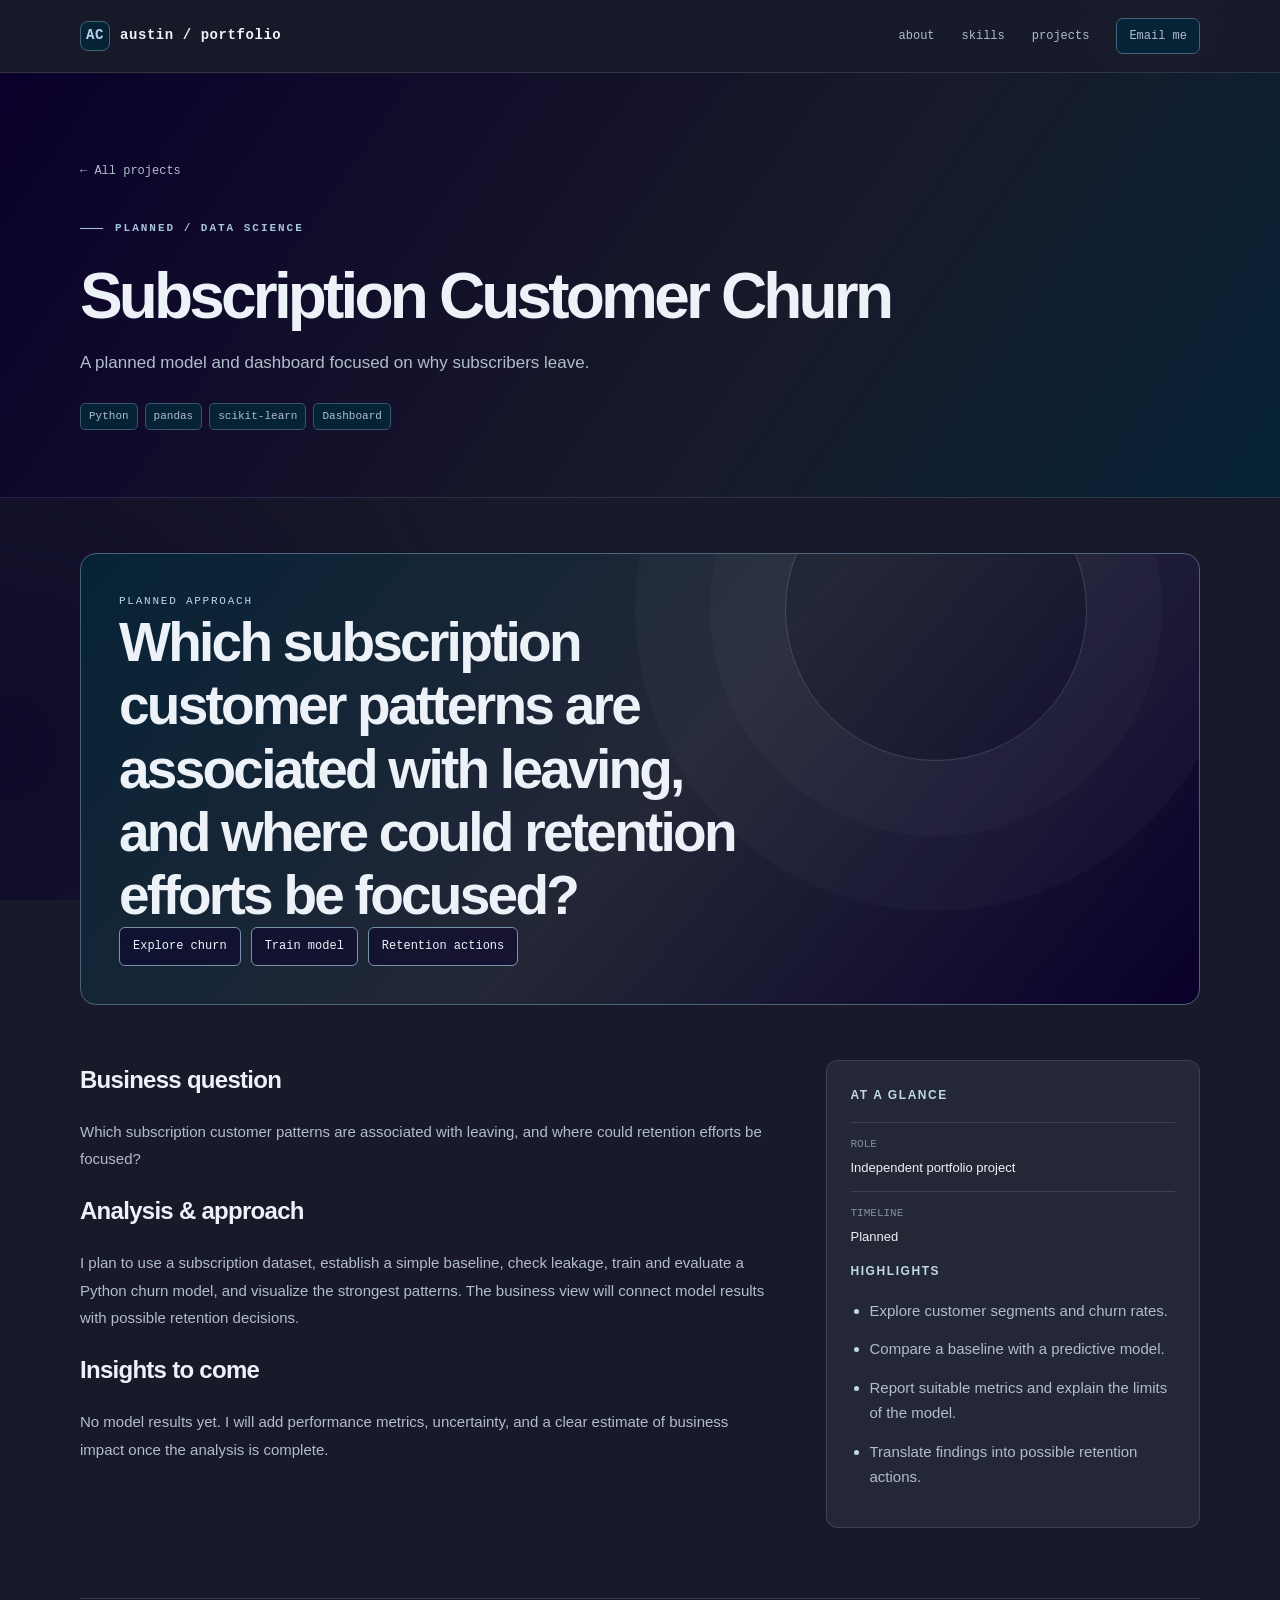
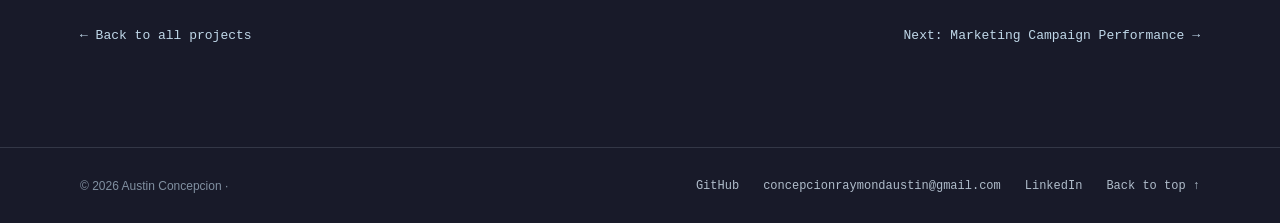
==== commit ddca8825: "removed built with care" ====
--- a/customer-churn.html
+++ b/customer-churn.html
@@ -69,7 +69,7 @@
         </div>
     </main>
     <footer class="footer">
-        <div class="wrap"><span>© 2026 Austin Concepcion · Built with care.</span>
+        <div class="wrap"><span>© 2026 Austin Concepcion · </span>
             <div class="socials mono"><a href="https://github.com/Craezyyy" target="_blank"
                     rel="noopener noreferrer">GitHub </a><a
                     href="mailto:concepcionraymondaustin@gmail.com">concepcionraymondaustin@gmail.com </a><a
